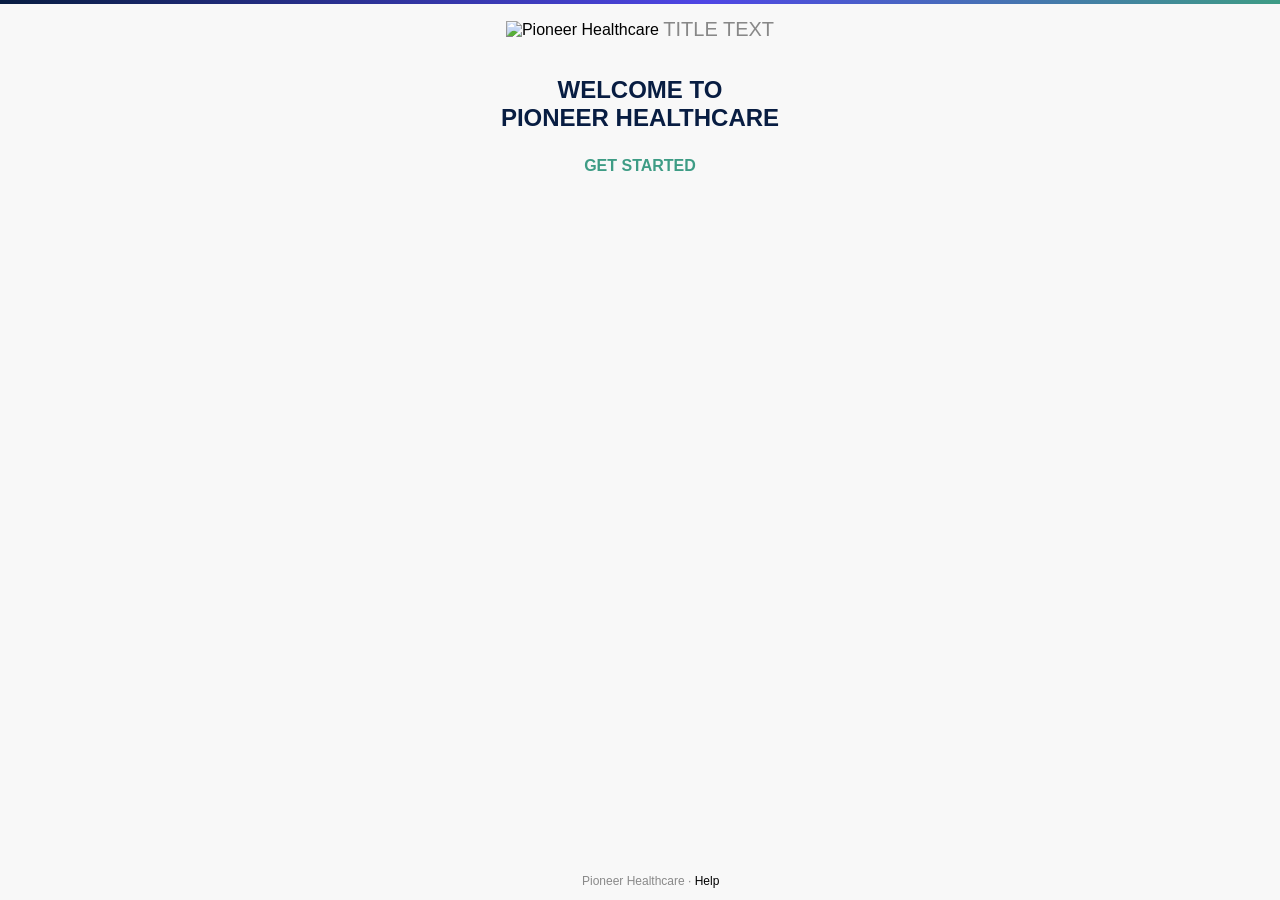
==== resources/index.html @ 5a18489e "Pioneer Healthcare branding for Healthcare Core (on 1.1.0) Landing page: title and favicon (Pioneer " ====
<!DOCTYPE html>
<html lang="en">

<head>
	<meta charset="UTF-8" />
	<meta name="robots" content="noindex,nofollow" />
	<meta name="googlebot" content="noindex,nofollow" />
	<link rel="icon" type="image/png" href="/favicon.png">
	<title>Pioneer Healthcare</title>
	<style>
		html {
			overflow: auto;
		}

		body {
			font-family: OpenSans, Arial, sans-serif;
			position: relative;
			background: #f8f8f8;
			overflow: hidden;
			padding-bottom: 40px;
		}

		a {
			text-decoration: none;
		}

		.container {
			width: 750px;
			margin: 20px auto 0;
			padding: 0 15px 20px;
			overflow: hidden;
			background: #f8f8f8;
			z-index: 2;
		}

		.container>h4 {
			margin: 0;
			text-align: center;
			color: #3E9C85;
			font-size: 16px;
		}

		.section {
			position: relative;
			width: 207px;
			min-height: 200px;
			display: inline-block;
			margin: 10px 15px;
			background: #fff;
			padding: 5px;
			border-radius: 11px;
			box-shadow: 0 1px 3px rgba(0, 0, 0, 0.12), 0 1px 2px rgba(0, 0, 0, 0.24);
			transition: all 0.3s cubic-bezier(0.25, 0.8, 0.25, 1);
			z-index: 2;
			vertical-align: top;
		}

		.section:hover {
			box-shadow: 0 14px 28px rgba(0, 0, 0, 0.25),
				0 10px 10px rgba(0, 0, 0, 0.22);
		}

		.launch {
			text-align: center;
			font-size: 20px;
		}

		.launch img {
			width: 100px;
			height: 100px;
			display: block;
			margin: 15px auto;
		}

		.launch span {
			min-height: 55px;
			display: inline-block;
			color: #081D42;
			font-weight: bold;
			font-size: 18px;
			text-transform: uppercase;
		}

		.warning-message {
			text-align: center;
			margin: 0 auto;
			color: #ffac2e;
			width: 50%;
			background: #f8f8f8;
			padding-top: 10px;
		}

		.warning-message span {
			font-weight: bolder;
			font-size: 13px;
			display: inline-block;
			margin-bottom: 5px;
		}

		.warning-message p {
			padding: 0 50px;
			margin: 0;
			font-size: 14px;
		}

		.header_text {
			text-align: center;
			margin: 35px auto 25px;
			color: #081D42;
			font-size: 24px;
			width: 100%;
		}

		.power-by {
			position: fixed;
			width: 100%;
			bottom: 7px;
			text-align: center;
			background: #f8f8f8;
			padding-bottom: 5px;
			font-size: 12px;
			z-index: -1;
			color: #898989;
		}

		.power-by img {
			width: 55px;
			vertical-align: middle;
			margin: 0 1px;
		}

		.power-by a {
			color: #000;
		}

		.clint-logo-wrapper {
			display: block;
			text-align: center;
			padding-top: 10px;
		}

		.clint-logo-wrapper img {
			max-width: 200px;
			vertical-align: middle;
			max-height: 120px;
		}

		.clint-logo-wrapper span {
			vertical-align: middle;
			color: #888;
			font-size: 20px;
		}

		.bottom-banner-wrapper {
			position: fixed;
			text-align: center;
			bottom: 20px;
			width: 100%;
		}

		.bottom-banner-wrapper img {
			max-width: 35%;
			height: auto;
		}

		.sections {
			min-width: 200px;
			text-align: center;
			margin: 10px auto;
		}
		body::before { content: ""; position: fixed; top: 0; left: 0; right: 0; height: 4px; background: linear-gradient(90deg, #081D42 0%, #4F46E5 55%, #3E9C85 100%); z-index: 3; }
		.section:hover { outline: 2px solid #3E9C85; outline-offset: -2px; }
	</style>

	<script>
		function init() {
			serverTimeZone();
			getLogoAndHeaderText();
			getApps();
		}

		function callAjax(url, callback) {
			var xmlhttp = new XMLHttpRequest();
			xmlhttp.onreadystatechange = function () {
				if (xmlhttp.readyState == 4 && xmlhttp.status == 200) {
					try {
						callback(JSON.parse(xmlhttp.responseText));
					} catch (ex) {
						callback(undefined);
					}
				}
			};
			xmlhttp.open("GET", url, true);
			xmlhttp.send();
		}

		function serverTimeZone() {
			callAjax("/cgi-bin/systemdate", function (data) {
				if (data) {
					var serverTime = data.date;
					var offset = data.offset;
					var localTime = new Date().toLocaleString();
					var localTimeZone = getLocalTimeZone();
					if (offset && !new Date().toString().includes(offset)) {
						var warningMessageParagraph = document.getElementsByClassName(
							"warning-message-paragraph"
						)[0];
						var warningMessage = document.getElementsByClassName(
							"warning-message-span"
						)[0];
						warningMessage.innerHTML =
							"<img src='/bahmni/images/warning.png'> Warning";
						warningMessageParagraph.innerHTML =
							"The server timezone (" +
							serverTime +
							") is different from your browser's time/timezone (" +
							localTime +
							" " +
							localTimeZone +
							"). This can cause some data or reports to appear incorrect. Please contact the administrator for further assistance.";
					}
				}
			});
		}
		var getLocalTimeZone = function () {
			var currentLocalTime = new Date().toString();
			var localTimeZoneList = currentLocalTime.split(" ");
			var localTimeZone = localTimeZoneList[localTimeZoneList.length - 1];
			localTimeZone = localTimeZone.substring(1, localTimeZone.length - 1);
			return localTimeZone;
		};

		function getLogoAndHeaderText() {
			callAjax(
				"/bahmni_config/openmrs/apps/home/whiteLabel.json",
				function (data) {
					if (data) {
						if (data.homePage.header_text) {
							var headerTextElement =
								document.getElementsByClassName("header_text")[0];
							headerTextElement.innerHTML =
								"<b>" + data.homePage.header_text + "</b>";
						}

						if (data.homePage.logo) {
							var logoImage =
								document.getElementsByClassName("client_logo")[0];
							logoImage.src = data.homePage.logo;
						}

						if (data.helpLink.url) {
							var headerTextElement =
								document.getElementsByClassName("helper_url")[0];
							headerTextElement.href = data.helpLink.url;
						}
						if (data.homePage.title_text) {
							var titleTextElement =
								document.getElementsByClassName("title_text")[0];
							titleTextElement.innerHTML = data.homePage.title_text;
						}
						if (data.homePage.bottomBanner) {
							document.getElementById("bottom-banner-image").src =
								data.homePage.bottomBanner;
						}
					}
				}
			);
		}
		function isIpAddress(host) {
			return /^\d{1,3}\.\d{1,3}\.\d{1,3}\.\d{1,3}$/.test(host);
		}
		const getAppLink = (app) => {
			if (app.name === "crater" || app.name === "odoo") {
				let url = '/';
				if (window.location.host === "localhost" || isIpAddress(window.location.host)) {
					if (app.name === "odoo")
						url = `http://${window.location.host}:8069`;
					else
						url = `https://${window.location.host}:444`;
				} else if (app.linkPrefix) {
					url =
						window.location.protocol +
						`//${app.linkPrefix}-` +
						window.location.host;
				}
				return url;
			}

			return app.link ?? "/";
		};

		function getApps() {
			callAjax(
				"/bahmni_config/openmrs/apps/home/whiteLabel.json",
				function (data) {
					if (data && data.landingPage) {
						const sections = document.getElementsByClassName("sections")[0];
						for (app of data.landingPage) {
							if (app.enabled) {
								sections.innerHTML += `<div class="section">
			                             <div class="launch">
			                                 <a href="${getAppLink(app)}">
			                                 <img src="${app.logo}" />
			                                 <span> ${app.title}</span>
			                                 </a>
			                             </div>
			                          </div>`;
							}
						}
					}
				}
			);
		}
	</script>
</head>

<body onload="init()">
	<div class="clint-logo-wrapper">
		<img class="client_logo" src="/bahmni_config/openmrs/apps/home/logo.png" alt="Pioneer Healthcare" />
		<span class="title_text"> TITLE TEXT </span>
	</div>
	<div class="header_text">
		<b>WELCOME TO<br />PIONEER HEALTHCARE</b>
	</div>
	<div class="container">
		<h4>GET STARTED</h4>
		<div class="sections" />
	</div>
	<div class="warning-message">
		<span class="warning-message-span"></span>
		<p class="warning-message-paragraph"></p>
	</div>
	</div>
	<div class="bottom-banner-wrapper">
		<img id="bottom-banner-image" />
	</div>
	<div class="power-by">
		<img src="/favicon.png" alt="" style="width:18px" /> Pioneer Healthcare &middot;
		<a class="helper_url" href="https://www.pioneeraitech.com">
			Help</a>
	</div>
</body>

</html>
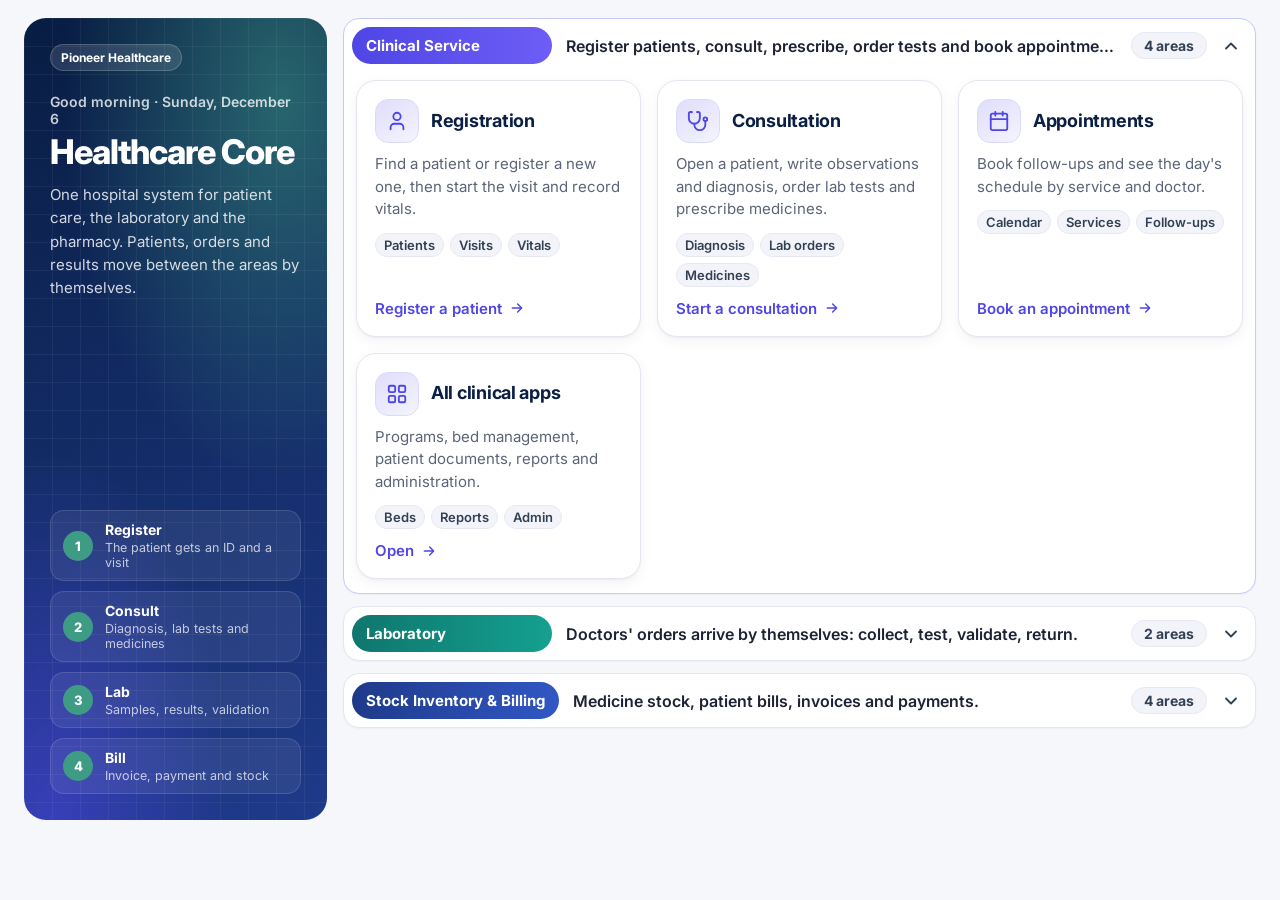
==== commit d6e6b615: "Pioneer Healthcare look: ATA healthcare top bar, home and cards - Same white 62px top bar as ATA hea" ====
--- a/resources/index.html
+++ b/resources/index.html
@@ -1,344 +1,121 @@
 <!DOCTYPE html>
 <html lang="en">
-
 <head>
 	<meta charset="UTF-8" />
+	<meta name="viewport" content="width=device-width,initial-scale=1" />
 	<meta name="robots" content="noindex,nofollow" />
-	<meta name="googlebot" content="noindex,nofollow" />
-	<link rel="icon" type="image/png" href="/favicon.png">
+	<link rel="icon" type="image/png" href="/pioneer-brand/mark.png">
 	<title>Pioneer Healthcare</title>
+	<!-- Pioneer Healthcare home, in the ATA healthcare home pattern (hero panel + lanes of
+	     cards). The top bar comes from /pioneer-brand/skin.js, which nginx adds to every page.
+	     Cards are written here, not read from a config file, so a cached file can never bring
+	     back other tiles. -->
 	<style>
-		html {
-			overflow: auto;
+		@import url('https://fonts.googleapis.com/css2?family=Inter:wght@400;500;600;700;800&display=swap');
+		* { box-sizing: border-box; }
+		html, body { margin: 0; min-height: 100%; }
+		body { background: #F6F7FB; color: #0B1F44; font-family: Inter, -apple-system, "Segoe UI", Roboto, sans-serif; -webkit-font-smoothing: antialiased; }
+		a { color: inherit; text-decoration: none; }
+		h1 { margin: 0; font-weight: 800; }
+		.tile {
+			--c: #4F46E5; --ci: #4F46E5; --glow: rgba(79, 70, 229, .55);
+			position: relative; overflow: hidden; display: flex; flex-direction: column;
+			padding: 18px; border-radius: 20px; background: #fff; border: 1px solid #E4E7F0;
+			box-shadow: 0 1px 2px rgba(15,23,42,.04), 0 4px 14px rgba(15,23,42,.05);
+			transition: transform .22s cubic-bezier(.2,.8,.2,1), box-shadow .22s cubic-bezier(.2,.8,.2,1), border-color .22s;
+			animation: rise .6s cubic-bezier(.2,.8,.2,1) both;
 		}
+		.tile::before { content: ""; position: absolute; inset: 0 0 auto 0; height: 3px; background: linear-gradient(90deg, var(--c), transparent); opacity: 0; transition: opacity .2s; }
+		.tile:hover, .tile:focus-visible { transform: translateY(-3px); border-color: color-mix(in srgb, var(--c) 35%, #E4E7F0); box-shadow: 0 2px 4px rgba(15,23,42,.04), 0 20px 40px -22px var(--glow); }
+		.tile:hover::before, .tile:focus-visible::before { opacity: 1; }
+		.tile:focus-visible, .lane-head:focus-visible { outline: 2px solid #4F46E5; outline-offset: 2px; }
+		.row1 { display: flex; align-items: center; gap: 12px; }
+		.ic {
+			flex: none; width: 44px; height: 44px; border-radius: 13px; display: grid; place-items: center; color: var(--ci);
+			background: linear-gradient(145deg, color-mix(in srgb, var(--c) 18%, #fff), color-mix(in srgb, var(--c) 6%, #fff));
+			border: 1px solid color-mix(in srgb, var(--c) 20%, #fff); transition: transform .2s cubic-bezier(.2,.8,.2,1);
+		}
+		.tile:hover .ic { transform: scale(1.06); }
+		.ic svg { width: 22px; height: 22px; }
+		h3 { margin: 0; font-size: 18px; font-weight: 700; letter-spacing: -0.015em; line-height: 1.25; }
+		.tile p { margin: 10px 0 0; color: #5B6478; font-size: 15px; line-height: 1.5; }
+		.chips { display: flex; flex-wrap: wrap; gap: 6px; margin-top: 12px; }
+		.chips span { font-size: 13px; font-weight: 600; color: #334155; background: #F3F4F9; border: 1px solid #E7E9F2; padding: 3px 8px; border-radius: 999px; }
+		.go { margin-top: auto; padding-top: 12px; display: inline-flex; align-items: center; gap: 7px; font-weight: 600; font-size: 15px; color: var(--ci); }
+		.go svg { width: 16px; height: 16px; transition: transform .2s cubic-bezier(.2,.8,.2,1); }
+		.tile:hover .go svg { transform: translateX(4px); }
+		@keyframes rise { from { opacity: 0; transform: translateY(14px) scale(.94); } to { opacity: 1; transform: none; } }
+		@media (prefers-reduced-motion: reduce) { .tile { animation: none; } .tile, .ic, .go svg { transition: none; } }
 
-		body {
-			font-family: OpenSans, Arial, sans-serif;
-			position: relative;
-			background: #f8f8f8;
-			overflow: hidden;
-			padding-bottom: 40px;
+		/* ATA healthcare home pattern: hero panel left, lanes with cards right */
+		main.home { max-width: 1560px; display: grid; grid-template-columns: minmax(300px, 34%) 1fr; gap: 16px; padding: 18px 24px 32px; align-items: start; }
+		.hero {
+			position: sticky; top: 18px; min-height: calc(100vh - 62px - 36px); border-radius: 22px; padding: 26px; color: #fff; overflow: hidden;
+			background: radial-gradient(120% 80% at 85% 10%, rgba(62,156,133,.55), transparent 60%), radial-gradient(90% 70% at 10% 100%, rgba(79,70,229,.55), transparent 65%), linear-gradient(160deg, #081D42 0%, #1E3A8A 100%);
+			display: flex; flex-direction: column;
 		}
-
-		a {
-			text-decoration: none;
-		}
-
-		.container {
-			width: 750px;
-			margin: 20px auto 0;
-			padding: 0 15px 20px;
-			overflow: hidden;
-			background: #f8f8f8;
-			z-index: 2;
-		}
-
-		.container>h4 {
-			margin: 0;
-			text-align: center;
-			color: #3E9C85;
-			font-size: 16px;
-		}
-
-		.section {
-			position: relative;
-			width: 207px;
-			min-height: 200px;
-			display: inline-block;
-			margin: 10px 15px;
-			background: #fff;
-			padding: 5px;
-			border-radius: 11px;
-			box-shadow: 0 1px 3px rgba(0, 0, 0, 0.12), 0 1px 2px rgba(0, 0, 0, 0.24);
-			transition: all 0.3s cubic-bezier(0.25, 0.8, 0.25, 1);
-			z-index: 2;
-			vertical-align: top;
-		}
-
-		.section:hover {
-			box-shadow: 0 14px 28px rgba(0, 0, 0, 0.25),
-				0 10px 10px rgba(0, 0, 0, 0.22);
-		}
-
-		.launch {
-			text-align: center;
-			font-size: 20px;
-		}
-
-		.launch img {
-			width: 100px;
-			height: 100px;
-			display: block;
-			margin: 15px auto;
-		}
-
-		.launch span {
-			min-height: 55px;
-			display: inline-block;
-			color: #081D42;
-			font-weight: bold;
-			font-size: 18px;
-			text-transform: uppercase;
-		}
-
-		.warning-message {
-			text-align: center;
-			margin: 0 auto;
-			color: #ffac2e;
-			width: 50%;
-			background: #f8f8f8;
-			padding-top: 10px;
-		}
-
-		.warning-message span {
-			font-weight: bolder;
-			font-size: 13px;
-			display: inline-block;
-			margin-bottom: 5px;
-		}
-
-		.warning-message p {
-			padding: 0 50px;
-			margin: 0;
-			font-size: 14px;
-		}
-
-		.header_text {
-			text-align: center;
-			margin: 35px auto 25px;
-			color: #081D42;
-			font-size: 24px;
-			width: 100%;
-		}
-
-		.power-by {
-			position: fixed;
-			width: 100%;
-			bottom: 7px;
-			text-align: center;
-			background: #f8f8f8;
-			padding-bottom: 5px;
-			font-size: 12px;
-			z-index: -1;
-			color: #898989;
-		}
-
-		.power-by img {
-			width: 55px;
-			vertical-align: middle;
-			margin: 0 1px;
-		}
-
-		.power-by a {
-			color: #000;
-		}
-
-		.clint-logo-wrapper {
-			display: block;
-			text-align: center;
-			padding-top: 10px;
-		}
-
-		.clint-logo-wrapper img {
-			max-width: 200px;
-			vertical-align: middle;
-			max-height: 120px;
-		}
-
-		.clint-logo-wrapper span {
-			vertical-align: middle;
-			color: #888;
-			font-size: 20px;
-		}
-
-		.bottom-banner-wrapper {
-			position: fixed;
-			text-align: center;
-			bottom: 20px;
-			width: 100%;
-		}
-
-		.bottom-banner-wrapper img {
-			max-width: 35%;
-			height: auto;
-		}
-
-		.sections {
-			min-width: 200px;
-			text-align: center;
-			margin: 10px auto;
-		}
-		body::before { content: ""; position: fixed; top: 0; left: 0; right: 0; height: 4px; background: linear-gradient(90deg, #081D42 0%, #4F46E5 55%, #3E9C85 100%); z-index: 3; }
-		.section:hover { outline: 2px solid #3E9C85; outline-offset: -2px; }
+		.hero::after { content: ""; position: absolute; inset: 0; background-image: linear-gradient(rgba(255,255,255,.05) 1px, transparent 1px), linear-gradient(90deg, rgba(255,255,255,.05) 1px, transparent 1px); background-size: 28px 28px; pointer-events: none; }
+		.hero > * { position: relative; z-index: 1; }
+		.tag { align-self: flex-start; font-size: 12px; font-weight: 700; padding: 5px 10px; border-radius: 999px; background: rgba(255,255,255,.12); border: 1px solid rgba(255,255,255,.18); }
+		.greet { margin: 22px 0 6px; font-size: 14px; font-weight: 600; color: rgba(255,255,255,.78); }
+		.hero h1 { color: #fff; font-size: 34px; line-height: 1.12; letter-spacing: -0.03em; }
+		.hero .lead { margin: 12px 0 0; font-size: 15px; line-height: 1.55; color: rgba(255,255,255,.82); }
+		.flow { list-style: none; margin: auto 0 0; padding: 22px 0 0; display: grid; gap: 10px; counter-reset: f; }
+		.flow li { counter-increment: f; display: grid; grid-template-columns: 30px 1fr; gap: 2px 12px; align-items: center; padding: 10px 12px; border-radius: 14px; background: rgba(255,255,255,.07); border: 1px solid rgba(255,255,255,.12); }
+		.flow li::before { content: counter(f); grid-row: span 2; width: 30px; height: 30px; border-radius: 50%; display: grid; place-items: center; font-size: 13px; font-weight: 800; background: #3E9C85; }
+		.flow b { font-size: 14px; } .flow span { font-size: 12.5px; color: rgba(255,255,255,.72); }
+		.lanes { display: grid; gap: 12px; }
+		.lane { border: 1px solid #E4E7F0; border-radius: 16px; background: #fff; box-shadow: 0 1px 2px rgba(15,23,42,.04); }
+		.lane.open { border-color: #C7CBF7; }
+		.lane-head { width: 100%; display: flex; align-items: center; gap: 14px; padding: 8px 14px 8px 8px; border: 0; background: transparent; border-radius: 16px; cursor: pointer; font: inherit; color: inherit; text-align: left; }
+		.pill { flex: none; min-width: 200px; padding: 9px 14px; border-radius: 999px; color: #fff; font-size: 15px; font-weight: 700; background: linear-gradient(90deg, var(--a1), var(--a2)); }
+		.lane-line { flex: 1; min-width: 0; font-size: 16px; font-weight: 600; color: #1E2235; white-space: nowrap; overflow: hidden; text-overflow: ellipsis; }
+		.count { flex: none; font-size: 14px; font-weight: 700; color: #334155; background: #F3F4F9; border: 1px solid #E7E9F2; border-radius: 999px; padding: 4px 12px; }
+		.chev { flex: none; width: 20px; height: 20px; color: #334155; transition: transform .25s; }
+		.lane.open .chev { transform: rotate(180deg); }
+		.lane-body { display: none; grid-template-columns: repeat(3, minmax(0, 1fr)); gap: 16px; padding: 8px 12px 14px; }
+		.lane.open .lane-body { display: grid; }
+		.lane.dev { --a1: #4F46E5; --a2: #6D5DF6; } .lane.biz { --a1: #0F766E; --a2: #14A08F; } .lane.gov { --a1: #1E3A8A; --a2: #3157C4; }
+		.lane.biz .tile { --c: #0F766E; --ci: #0F766E; --glow: rgba(15,118,110,.5); }
+		.lane.gov .tile { --c: #1E3A8A; --ci: #1E3A8A; --glow: rgba(30,58,138,.5); }
+		.lane .tile { animation-delay: calc(var(--i, 0) * 60ms); }
+		@media (max-width: 1100px) { main.home { grid-template-columns: 1fr; } .hero { position: static; min-height: 0; } .lane-body { grid-template-columns: repeat(2, minmax(0,1fr)); } }
+		@media (max-width: 700px) { .lane-body { grid-template-columns: 1fr; } .pill { min-width: 0; } .lane-line { display: none; } }
 	</style>
-
+</head>
+<body>
+	<main class="home">
+		<aside class="hero">
+			<span class="tag">Pioneer Healthcare</span>
+			<p class="greet" id="greet">Welcome</p>
+			<h1>Healthcare Core</h1>
+			<p class="lead">One hospital system for patient care, the laboratory and the pharmacy. Patients, orders and results move between the areas by themselves.</p>
+			<ol class="flow" aria-label="How a visit flows">
+				<li><b>Register</b><span>The patient gets an ID and a visit</span></li>
+				<li><b>Consult</b><span>Diagnosis, lab tests and medicines</span></li>
+				<li><b>Lab</b><span>Samples, results, validation</span></li>
+				<li><b>Bill</b><span>Invoice, payment and stock</span></li>
+			</ol>
+		</aside>
+		<div class="lanes">
+			<section class="lane dev open" data-k="clinical"><button type="button" class="lane-head" aria-expanded="true"><span class="pill">Clinical Service</span><span class="lane-line">Register patients, consult, prescribe, order tests and book appointments.</span><span class="count">4 areas</span><svg class="chev" viewBox="0 0 24 24" fill="none" stroke="currentColor" stroke-width="2.2" stroke-linecap="round" stroke-linejoin="round" aria-hidden="true"><path d="M6 9l6 6 6-6"/></svg></button><div class="lane-body"><a class="tile" style="--i:0" href="/care/registration/index.html#/search"><div class="row1"><span class="ic" aria-hidden="true"><svg viewBox="0 0 24 24" fill="none" stroke="currentColor" stroke-width="2" stroke-linecap="round" stroke-linejoin="round"><path d="M19 21v-2a4 4 0 0 0-4-4H9a4 4 0 0 0-4 4v2"/><circle cx="12" cy="7" r="4"/></svg></span><h3>Registration</h3></div><p>Find a patient or register a new one, then start the visit and record vitals.</p><div class="chips" aria-hidden="true"><span>Patients</span><span>Visits</span><span>Vitals</span></div><span class="go">Register a patient <svg viewBox="0 0 24 24" fill="none" stroke="currentColor" stroke-width="2.2" stroke-linecap="round" stroke-linejoin="round"><path d="M5 12h14M13 6l6 6-6 6"/></svg></span></a><a class="tile" style="--i:1" href="/care/clinical/index.html#/default/patient/search"><div class="row1"><span class="ic" aria-hidden="true"><svg viewBox="0 0 24 24" fill="none" stroke="currentColor" stroke-width="2" stroke-linecap="round" stroke-linejoin="round"><path d="M4.8 2.3A.3.3 0 1 0 5 2H4a2 2 0 0 0-2 2v5a6 6 0 0 0 6 6v0a6 6 0 0 0 6-6V4a2 2 0 0 0-2-2h-1a.2.2 0 1 0 .3.3"/><path d="M8 15v1a6 6 0 0 0 6 6v0a6 6 0 0 0 6-6v-4"/><circle cx="20" cy="10" r="2"/></svg></span><h3>Consultation</h3></div><p>Open a patient, write observations and diagnosis, order lab tests and prescribe medicines.</p><div class="chips" aria-hidden="true"><span>Diagnosis</span><span>Lab orders</span><span>Medicines</span></div><span class="go">Start a consultation <svg viewBox="0 0 24 24" fill="none" stroke="currentColor" stroke-width="2.2" stroke-linecap="round" stroke-linejoin="round"><path d="M5 12h14M13 6l6 6-6 6"/></svg></span></a><a class="tile" style="--i:2" href="/appointments/#/home/manage/summary"><div class="row1"><span class="ic" aria-hidden="true"><svg viewBox="0 0 24 24" fill="none" stroke="currentColor" stroke-width="2" stroke-linecap="round" stroke-linejoin="round"><rect x="3" y="4" width="18" height="18" rx="2"/><path d="M16 2v4M8 2v4M3 10h18"/></svg></span><h3>Appointments</h3></div><p>Book follow-ups and see the day's schedule by service and doctor.</p><div class="chips" aria-hidden="true"><span>Calendar</span><span>Services</span><span>Follow-ups</span></div><span class="go">Book an appointment <svg viewBox="0 0 24 24" fill="none" stroke="currentColor" stroke-width="2.2" stroke-linecap="round" stroke-linejoin="round"><path d="M5 12h14M13 6l6 6-6 6"/></svg></span></a><a class="tile" style="--i:3" href="/care/home/"><div class="row1"><span class="ic" aria-hidden="true"><svg viewBox="0 0 24 24" fill="none" stroke="currentColor" stroke-width="2" stroke-linecap="round" stroke-linejoin="round"><rect x="3" y="3" width="7" height="7" rx="1.5"/><rect x="14" y="3" width="7" height="7" rx="1.5"/><rect x="3" y="14" width="7" height="7" rx="1.5"/><rect x="14" y="14" width="7" height="7" rx="1.5"/></svg></span><h3>All clinical apps</h3></div><p>Programs, bed management, patient documents, reports and administration.</p><div class="chips" aria-hidden="true"><span>Beds</span><span>Reports</span><span>Admin</span></div><span class="go">Open <svg viewBox="0 0 24 24" fill="none" stroke="currentColor" stroke-width="2.2" stroke-linecap="round" stroke-linejoin="round"><path d="M5 12h14M13 6l6 6-6 6"/></svg></span></a></div></section>
+			<section class="lane biz" data-k="lab"><button type="button" class="lane-head" aria-expanded="false"><span class="pill">Laboratory</span><span class="lane-line">Doctors' orders arrive by themselves: collect, test, validate, return.</span><span class="count">2 areas</span><svg class="chev" viewBox="0 0 24 24" fill="none" stroke="currentColor" stroke-width="2.2" stroke-linecap="round" stroke-linejoin="round" aria-hidden="true"><path d="M6 9l6 6 6-6"/></svg></button><div class="lane-body"><a class="tile" style="--i:0" href="/openelis/LabDashboard.do"><div class="row1"><span class="ic" aria-hidden="true"><svg viewBox="0 0 24 24" fill="none" stroke="currentColor" stroke-width="2" stroke-linecap="round" stroke-linejoin="round"><path d="M9 3h6M10 3v6.5L4.6 18.4A1.7 1.7 0 0 0 6 21h12a1.7 1.7 0 0 0 1.4-2.6L14 9.5V3"/><path d="M7 15h10"/></svg></span><h3>Lab dashboard</h3></div><p>Today's samples to collect and the collected samples waiting for results.</p><div class="chips" aria-hidden="true"><span>Samples</span><span>Collection</span><span>Backlog</span></div><span class="go">Open the lab <svg viewBox="0 0 24 24" fill="none" stroke="currentColor" stroke-width="2.2" stroke-linecap="round" stroke-linejoin="round"><path d="M5 12h14M13 6l6 6-6 6"/></svg></span></a><a class="tile" style="--i:1" href="/openelis/LabDashboard.do"><div class="row1"><span class="ic" aria-hidden="true"><svg viewBox="0 0 24 24" fill="none" stroke="currentColor" stroke-width="2" stroke-linecap="round" stroke-linejoin="round"><path d="M9 11l3 3L22 4"/><path d="M21 12v7a2 2 0 0 1-2 2H5a2 2 0 0 1-2-2V5a2 2 0 0 1 2-2h11"/></svg></span><h3>Results &amp; validation</h3></div><p>Enter values with normal ranges shown, then a second person validates and releases them.</p><div class="chips" aria-hidden="true"><span>Enter</span><span>Validate</span><span>Release</span></div><span class="go">Enter results <svg viewBox="0 0 24 24" fill="none" stroke="currentColor" stroke-width="2.2" stroke-linecap="round" stroke-linejoin="round"><path d="M5 12h14M13 6l6 6-6 6"/></svg></span></a></div></section>
+			<section class="lane gov" data-k="erp"><button type="button" class="lane-head" aria-expanded="false"><span class="pill">Stock Inventory &amp; Billing</span><span class="lane-line">Medicine stock, patient bills, invoices and payments.</span><span class="count">4 areas</span><svg class="chev" viewBox="0 0 24 24" fill="none" stroke="currentColor" stroke-width="2.2" stroke-linecap="round" stroke-linejoin="round" aria-hidden="true"><path d="M6 9l6 6 6-6"/></svg></button><div class="lane-body"><a class="tile" style="--i:0" href="ERPHOST/web#model=sale.order&view_type=list"><div class="row1"><span class="ic" aria-hidden="true"><svg viewBox="0 0 24 24" fill="none" stroke="currentColor" stroke-width="2" stroke-linecap="round" stroke-linejoin="round"><path d="M4 2v20l3-2 3 2 3-2 3 2 3-2 1 .7V2l-1 .7-3-2-3 2-3-2-3 2-3-2z"/><path d="M8 7h8M8 11h8M8 15h5"/></svg></span><h3>Patient billing</h3></div><p>Quotations and sales orders for patients, confirmed into deliveries and invoices.</p><div class="chips" aria-hidden="true"><span>Quotations</span><span>Orders</span><span>Shops</span></div><span class="go">Open billing <svg viewBox="0 0 24 24" fill="none" stroke="currentColor" stroke-width="2.2" stroke-linecap="round" stroke-linejoin="round"><path d="M5 12h14M13 6l6 6-6 6"/></svg></span></a><a class="tile" style="--i:1" href="ERPHOST/web#model=product.template&view_type=kanban"><div class="row1"><span class="ic" aria-hidden="true"><svg viewBox="0 0 24 24" fill="none" stroke="currentColor" stroke-width="2" stroke-linecap="round" stroke-linejoin="round"><path d="M21 8v13H3V8"/><path d="M1 3h22v5H1z"/><path d="M10 12h4"/></svg></span><h3>Medicines &amp; stock</h3></div><p>Prices, costs and what is on hand for every medicine and item.</p><div class="chips" aria-hidden="true"><span>Products</span><span>On hand</span><span>Prices</span></div><span class="go">Open stock <svg viewBox="0 0 24 24" fill="none" stroke="currentColor" stroke-width="2.2" stroke-linecap="round" stroke-linejoin="round"><path d="M5 12h14M13 6l6 6-6 6"/></svg></span></a><a class="tile" style="--i:2" href="ERPHOST/web#model=account.move&view_type=list"><div class="row1"><span class="ic" aria-hidden="true"><svg viewBox="0 0 24 24" fill="none" stroke="currentColor" stroke-width="2" stroke-linecap="round" stroke-linejoin="round"><rect x="2" y="6" width="20" height="12" rx="2"/><circle cx="12" cy="12" r="2.5"/><path d="M6 12h.01M18 12h.01"/></svg></span><h3>Invoices &amp; payments</h3></div><p>Posted invoices, payments taken and what is still due.</p><div class="chips" aria-hidden="true"><span>Invoices</span><span>Payments</span></div><span class="go">Open invoices <svg viewBox="0 0 24 24" fill="none" stroke="currentColor" stroke-width="2.2" stroke-linecap="round" stroke-linejoin="round"><path d="M5 12h14M13 6l6 6-6 6"/></svg></span></a><a class="tile" style="--i:3" href="ERPHOST/web#model=purchase.order&view_type=list"><div class="row1"><span class="ic" aria-hidden="true"><svg viewBox="0 0 24 24" fill="none" stroke="currentColor" stroke-width="2" stroke-linecap="round" stroke-linejoin="round"><circle cx="9" cy="21" r="1"/><circle cx="20" cy="21" r="1"/><path d="M1 1h4l2.7 13.4a2 2 0 0 0 2 1.6h9.7a2 2 0 0 0 2-1.6L23 6H6"/></svg></span><h3>Purchases</h3></div><p>Order from suppliers and receive stock into the pharmacy.</p><div class="chips" aria-hidden="true"><span>Suppliers</span><span>Receipts</span></div><span class="go">Open purchases <svg viewBox="0 0 24 24" fill="none" stroke="currentColor" stroke-width="2.2" stroke-linecap="round" stroke-linejoin="round"><path d="M5 12h14M13 6l6 6-6 6"/></svg></span></a></div></section>
+		</div>
+	</main>
 	<script>
-		function init() {
-			serverTimeZone();
-			getLogoAndHeaderText();
-			getApps();
-		}
-
-		function callAjax(url, callback) {
-			var xmlhttp = new XMLHttpRequest();
-			xmlhttp.onreadystatechange = function () {
-				if (xmlhttp.readyState == 4 && xmlhttp.status == 200) {
-					try {
-						callback(JSON.parse(xmlhttp.responseText));
-					} catch (ex) {
-						callback(undefined);
-					}
-				}
-			};
-			xmlhttp.open("GET", url, true);
-			xmlhttp.send();
-		}
-
-		function serverTimeZone() {
-			callAjax("/cgi-bin/systemdate", function (data) {
-				if (data) {
-					var serverTime = data.date;
-					var offset = data.offset;
-					var localTime = new Date().toLocaleString();
-					var localTimeZone = getLocalTimeZone();
-					if (offset && !new Date().toString().includes(offset)) {
-						var warningMessageParagraph = document.getElementsByClassName(
-							"warning-message-paragraph"
-						)[0];
-						var warningMessage = document.getElementsByClassName(
-							"warning-message-span"
-						)[0];
-						warningMessage.innerHTML =
-							"<img src='/bahmni/images/warning.png'> Warning";
-						warningMessageParagraph.innerHTML =
-							"The server timezone (" +
-							serverTime +
-							") is different from your browser's time/timezone (" +
-							localTime +
-							" " +
-							localTimeZone +
-							"). This can cause some data or reports to appear incorrect. Please contact the administrator for further assistance.";
-					}
-				}
-			});
-		}
-		var getLocalTimeZone = function () {
-			var currentLocalTime = new Date().toString();
-			var localTimeZoneList = currentLocalTime.split(" ");
-			var localTimeZone = localTimeZoneList[localTimeZoneList.length - 1];
-			localTimeZone = localTimeZone.substring(1, localTimeZone.length - 1);
-			return localTimeZone;
-		};
-
-		function getLogoAndHeaderText() {
-			callAjax(
-				"/bahmni_config/openmrs/apps/home/whiteLabel.json",
-				function (data) {
-					if (data) {
-						if (data.homePage.header_text) {
-							var headerTextElement =
-								document.getElementsByClassName("header_text")[0];
-							headerTextElement.innerHTML =
-								"<b>" + data.homePage.header_text + "</b>";
-						}
-
-						if (data.homePage.logo) {
-							var logoImage =
-								document.getElementsByClassName("client_logo")[0];
-							logoImage.src = data.homePage.logo;
-						}
-
-						if (data.helpLink.url) {
-							var headerTextElement =
-								document.getElementsByClassName("helper_url")[0];
-							headerTextElement.href = data.helpLink.url;
-						}
-						if (data.homePage.title_text) {
-							var titleTextElement =
-								document.getElementsByClassName("title_text")[0];
-							titleTextElement.innerHTML = data.homePage.title_text;
-						}
-						if (data.homePage.bottomBanner) {
-							document.getElementById("bottom-banner-image").src =
-								data.homePage.bottomBanner;
-						}
-					}
-				}
-			);
-		}
-		function isIpAddress(host) {
-			return /^\d{1,3}\.\d{1,3}\.\d{1,3}\.\d{1,3}$/.test(host);
-		}
-		const getAppLink = (app) => {
-			if (app.name === "crater" || app.name === "odoo") {
-				let url = '/';
-				if (window.location.host === "localhost" || isIpAddress(window.location.host)) {
-					if (app.name === "odoo")
-						url = `http://${window.location.host}:8069`;
-					else
-						url = `https://${window.location.host}:444`;
-				} else if (app.linkPrefix) {
-					url =
-						window.location.protocol +
-						`//${app.linkPrefix}-` +
-						window.location.host;
-				}
-				return url;
-			}
-
-			return app.link ?? "/";
-		};
-
-		function getApps() {
-			callAjax(
-				"/bahmni_config/openmrs/apps/home/whiteLabel.json",
-				function (data) {
-					if (data && data.landingPage) {
-						const sections = document.getElementsByClassName("sections")[0];
-						for (app of data.landingPage) {
-							if (app.enabled) {
-								sections.innerHTML += `<div class="section">
-			                             <div class="launch">
-			                                 <a href="${getAppLink(app)}">
-			                                 <img src="${app.logo}" />
-			                                 <span> ${app.title}</span>
-			                                 </a>
-			                             </div>
-			                          </div>`;
-							}
-						}
-					}
-				}
-			);
-		}
+		(function () {
+			// The ERP lives on its own host: erp-<this host>.
+			var erp = location.protocol + '//erp-' + location.host;
+			document.querySelectorAll('a[href^="ERPHOST"]').forEach(function (a) { a.href = a.getAttribute('href').replace('ERPHOST', erp); });
+			var h = new Date().getHours();
+			var d = new Date().toLocaleDateString(undefined, { weekday: 'long', day: 'numeric', month: 'long' });
+			document.getElementById('greet').textContent = (h < 12 ? 'Good morning' : h < 17 ? 'Good afternoon' : 'Good evening') + ' \u00b7 ' + d;
+			var lanes = document.querySelectorAll('.lane');
+			var saved = null; try { saved = localStorage.getItem('ph-lane'); } catch (e) {}
+			function open(l) { lanes.forEach(function (x) { var on = x === l; x.classList.toggle('open', on); x.querySelector('.lane-head').setAttribute('aria-expanded', on); }); try { localStorage.setItem('ph-lane', l.dataset.k); } catch (e) {} }
+			lanes.forEach(function (l) { l.querySelector('.lane-head').addEventListener('click', function () { open(l); }); if (saved && l.dataset.k === saved) open(l); });
+		})();
 	</script>
-</head>
-
-<body onload="init()">
-	<div class="clint-logo-wrapper">
-		<img class="client_logo" src="/bahmni_config/openmrs/apps/home/logo.png" alt="Pioneer Healthcare" />
-		<span class="title_text"> TITLE TEXT </span>
-	</div>
-	<div class="header_text">
-		<b>WELCOME TO<br />PIONEER HEALTHCARE</b>
-	</div>
-	<div class="container">
-		<h4>GET STARTED</h4>
-		<div class="sections" />
-	</div>
-	<div class="warning-message">
-		<span class="warning-message-span"></span>
-		<p class="warning-message-paragraph"></p>
-	</div>
-	</div>
-	<div class="bottom-banner-wrapper">
-		<img id="bottom-banner-image" />
-	</div>
-	<div class="power-by">
-		<img src="/favicon.png" alt="" style="width:18px" /> Pioneer Healthcare &middot;
-		<a class="helper_url" href="https://www.pioneeraitech.com">
-			Help</a>
-	</div>
 </body>
-
 </html>
